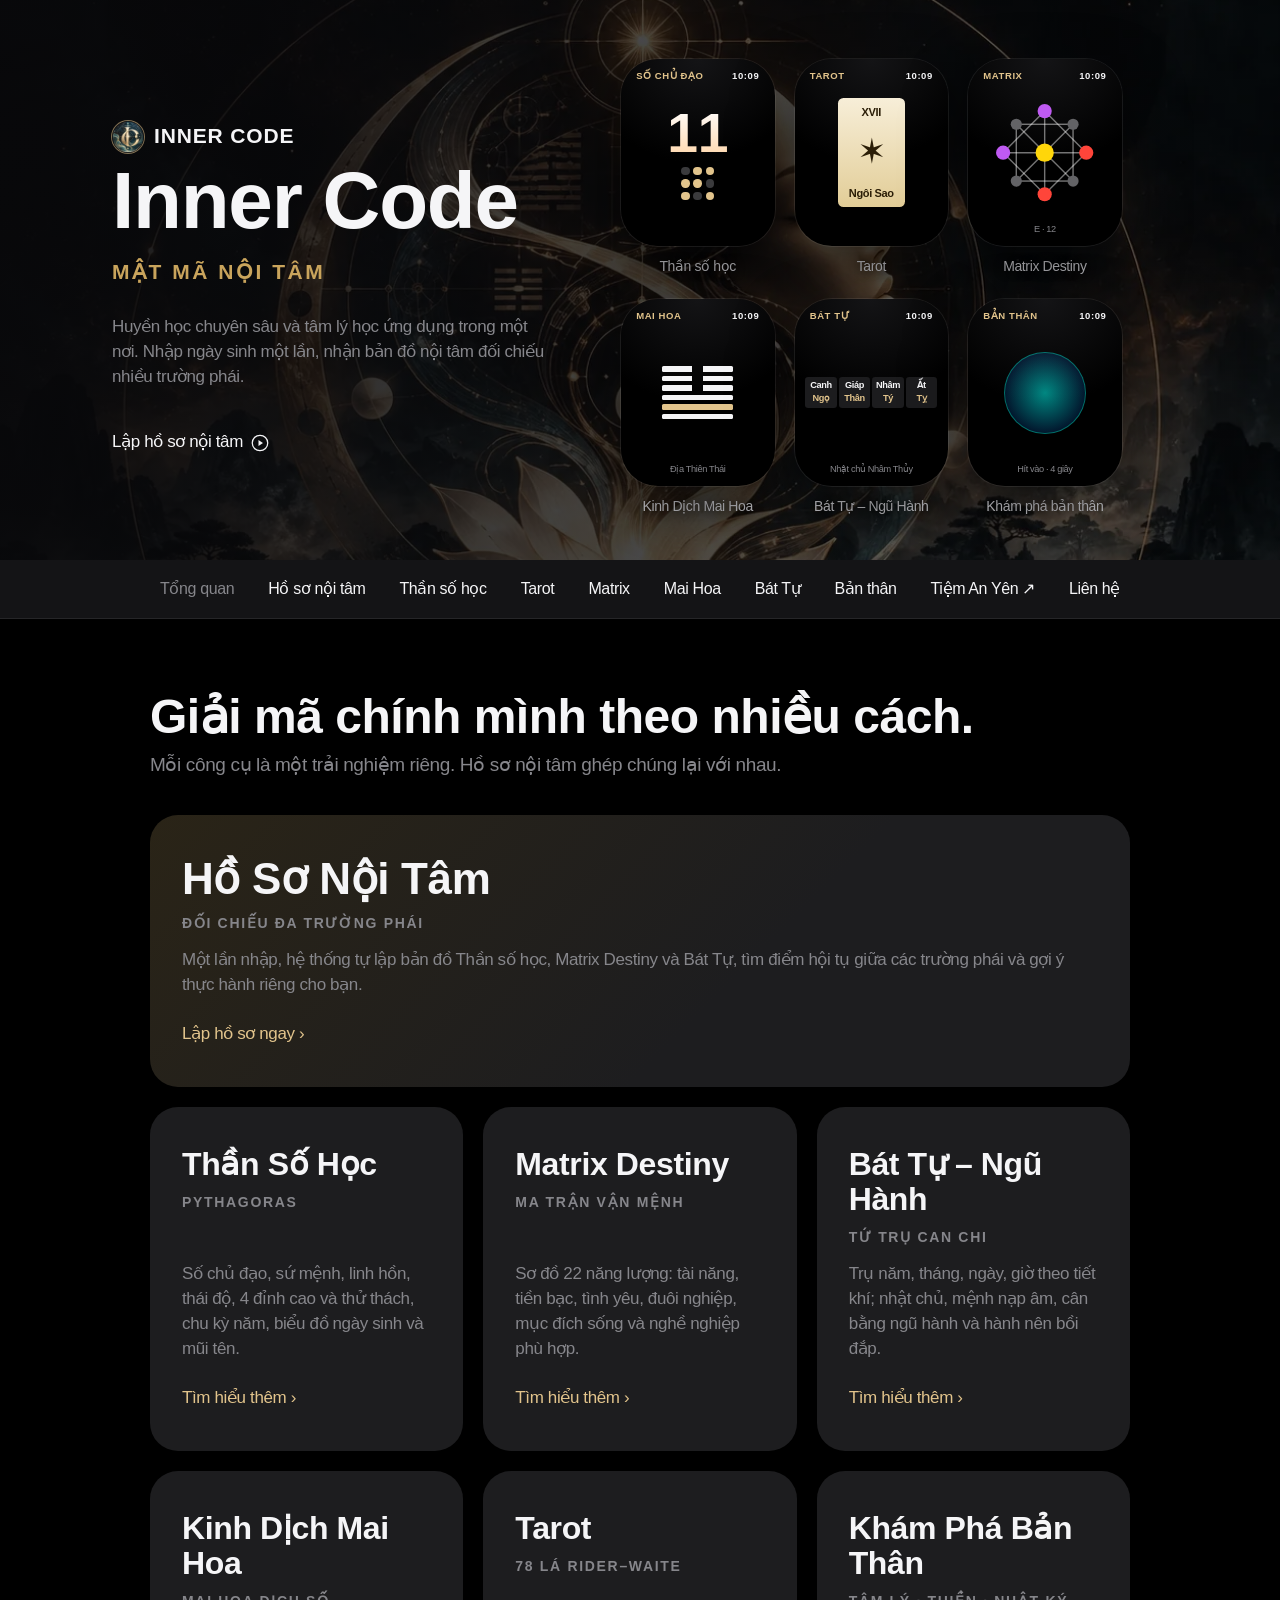
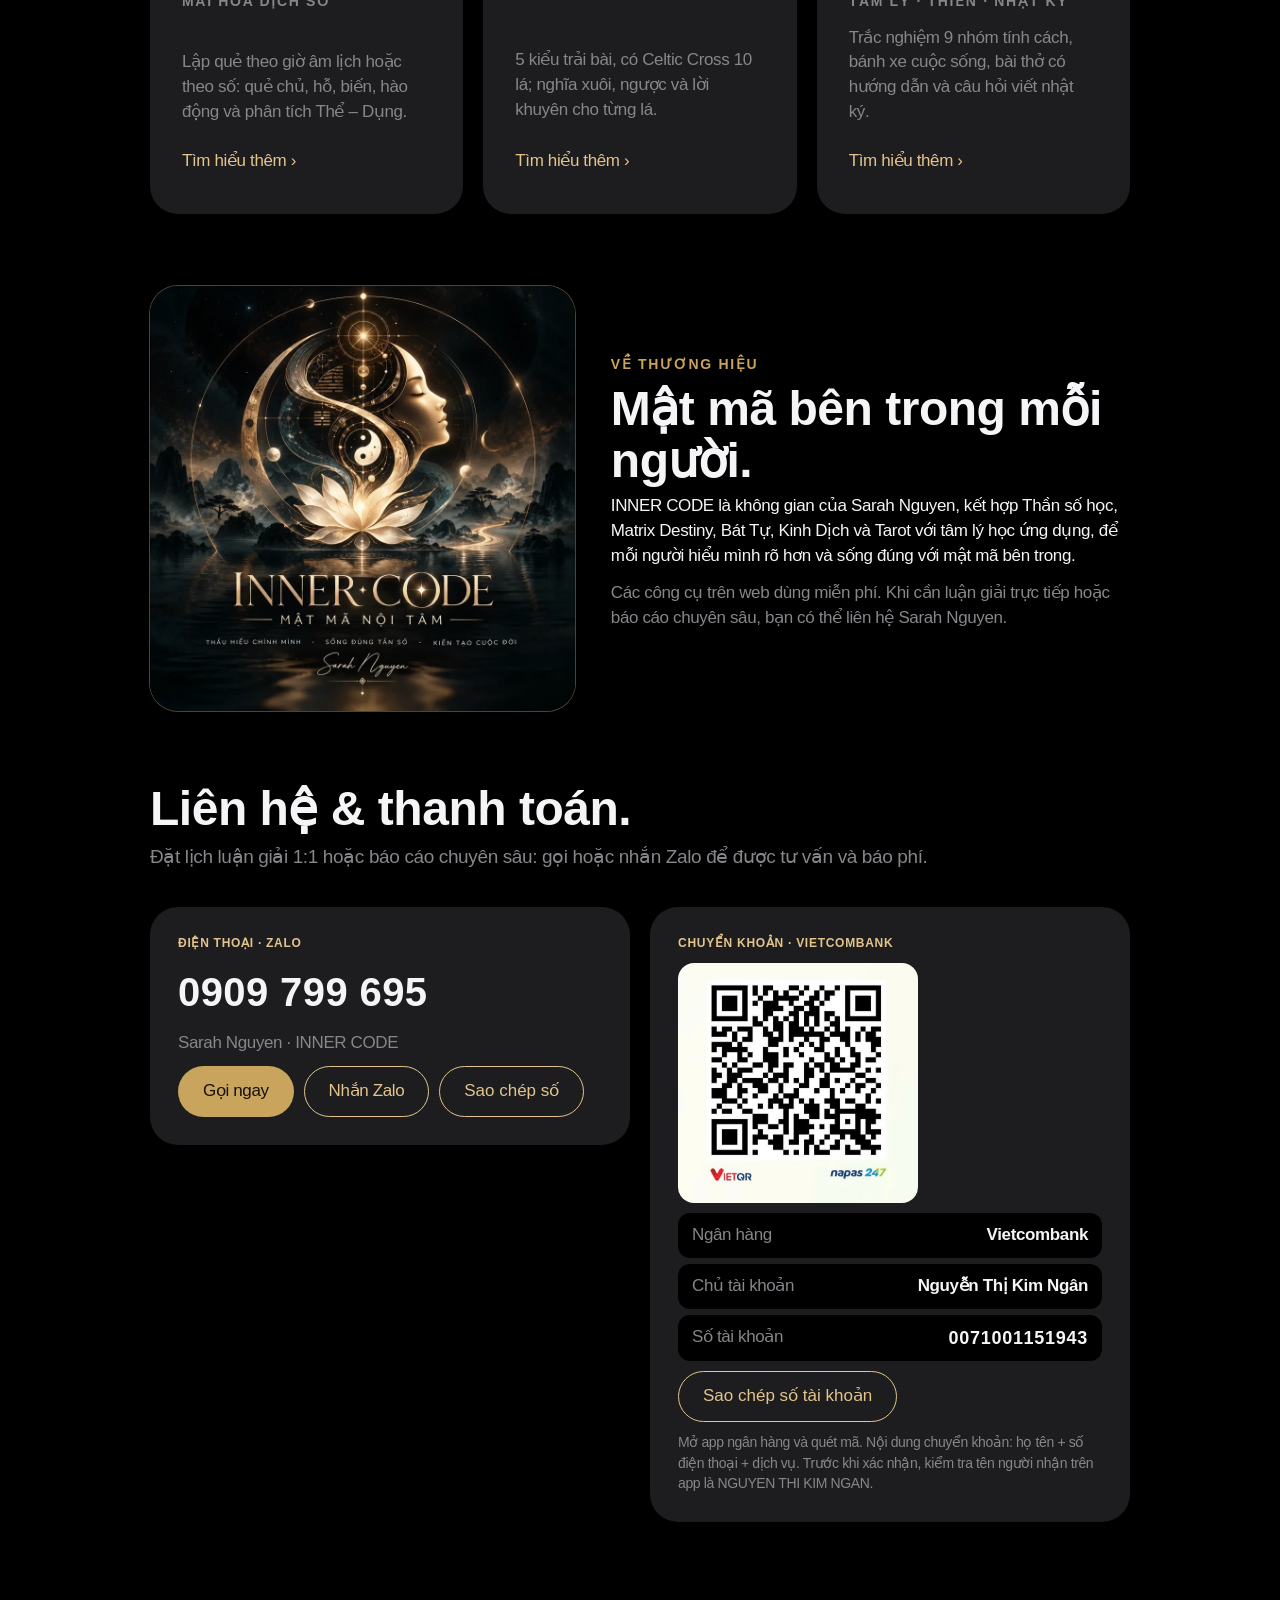
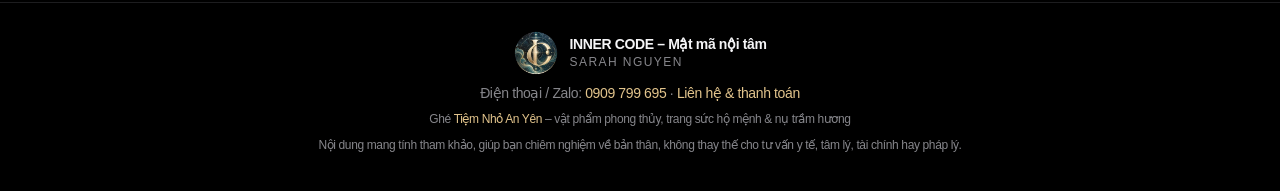
==== index.html @ 3e3a52e5 "innercode-giai-doan-1-v2: copy of minhle111509/innercode-giai-doan-1 (0ab1e85) linked with Tiem Nho " ====
<!doctype html>
<html lang="vi">
<head>
  <meta charset="utf-8">
  <meta name="viewport" content="width=device-width, initial-scale=1">
  <title>INNER CODE – Mật mã nội tâm</title>
  <meta name="description" content="Thần số học, Matrix Destiny, Bát Tự, Kinh Dịch, Tarot và công cụ khám phá bản thân bằng tiếng Việt.">
  <link rel="icon" type="image/png" sizes="32x32" href="assets/favicon-32.png">
  <link rel="icon" type="image/png" sizes="64x64" href="assets/favicon-64.png">
  <link rel="apple-touch-icon" href="assets/apple-touch-icon.png">
  <meta name="theme-color" content="#1d1d1f">
  <meta property="og:type" content="website">
  <meta property="og:site_name" content="INNER CODE – Mật mã nội tâm">
  <meta property="og:title" content="INNER CODE – Mật mã nội tâm">
  <meta property="og:description" content="Thần số học, Matrix Destiny, Bát Tự, Kinh Dịch, Tarot và công cụ khám phá bản thân bằng tiếng Việt.">
  <meta property="og:image" content="https://minhle111509.github.io/innercode/assets/og-image.jpg">
  <meta property="og:url" content="https://minhle111509.github.io/innercode/">
  <link rel="stylesheet" href="css/style.css">
</head>
<body>
  <header class="hero hero-art">
    <div class="hero-inner">
      <div class="hero-copy">
        <p class="eyebrow"><img class="brand-mark" src="assets/emblem-160.webp" alt="" width="32" height="32">INNER CODE</p>
        <h1>Inner Code</h1>
        <p class="tagline">Mật mã nội tâm</p>
        <p class="hero-desc">Huyền học chuyên sâu và tâm lý học ứng dụng trong một nơi. Nhập ngày sinh một lần, nhận bản đồ nội tâm đối chiếu nhiều trường phái.</p>
        <a class="cta" href="profile.html">Lập hồ sơ nội tâm <svg class="cta-icon" viewBox="0 0 20 20" aria-hidden="true"><circle cx="10" cy="10" r="8.6" fill="none" stroke="currentColor" stroke-width="1.4"/><path d="M8.3 6.6 13.3 10l-5 3.4z" fill="currentColor"/></svg></a>
      </div>
      <div class="faces six">
        <figure class="face-item"><a class="face" href="numerology.html" aria-label="Mở Thần số học"><span class="face-label">SỐ CHỦ ĐẠO</span><span class="face-time">10:09</span><span class="s-big">11</span><div class="s-grid" aria-hidden="true"><i></i><i class="on"></i><i class="on"></i><i class="on"></i><i class="on"></i><i></i><i class="on"></i><i></i><i class="on"></i></div></a><figcaption>Thần số học</figcaption></figure>
        <figure class="face-item"><a class="face" href="tarot.html" aria-label="Mở Tarot"><span class="face-label">TAROT</span><span class="face-time">10:09</span><div class="s-card" aria-hidden="true"><span>XVII</span><span class="s-star">✶</span><span>Ngôi Sao</span></div></a><figcaption>Tarot</figcaption></figure>
        <figure class="face-item"><a class="face" href="matrix.html" aria-label="Mở Matrix Destiny"><span class="face-label">MATRIX</span><span class="face-time">10:09</span><svg class="s-matrix" viewBox="0 0 100 100" aria-hidden="true"><g fill="none" stroke="rgba(255,255,255,.45)" stroke-width="1.4"><rect x="22" y="22" width="56" height="56"/><polygon points="50,9 91,50 50,91 9,50"/><path d="M9 50H91M50 9V91M22 22 78 78M78 22 22 78"/></g><circle cx="50" cy="9" r="7" fill="#bf5af2"/><circle cx="9" cy="50" r="7" fill="#bf5af2"/><circle cx="91" cy="50" r="7" fill="#ff453a"/><circle cx="50" cy="91" r="7" fill="#ff453a"/><g fill="#636366"><circle cx="22" cy="22" r="5.5"/><circle cx="78" cy="22" r="5.5"/><circle cx="78" cy="78" r="5.5"/><circle cx="22" cy="78" r="5.5"/></g><circle cx="50" cy="50" r="9" fill="#ffd60a"/></svg><span class="face-foot">E · 12</span></a><figcaption>Matrix Destiny</figcaption></figure>
        <figure class="face-item"><a class="face" href="meihua.html" aria-label="Mở Kinh Dịch Mai Hoa"><span class="face-label">MAI HOA</span><span class="face-time">10:09</span><div class="s-hex" aria-hidden="true"><i class="yin"></i><i class="yin"></i><i class="yin"></i><i></i><i class="moving"></i><i></i></div><span class="face-foot">Địa Thiên Thái</span></a><figcaption>Kinh Dịch Mai Hoa</figcaption></figure>
        <figure class="face-item"><a class="face" href="bazi.html" aria-label="Mở Bát Tự – Ngũ Hành"><span class="face-label">BÁT TỰ</span><span class="face-time">10:09</span><div class="s-pillars" aria-hidden="true"><span>Canh<i>Ngọ</i></span><span>Giáp<i>Thân</i></span><span>Nhâm<i>Tý</i></span><span>Ất<i>Tỵ</i></span></div><span class="face-foot">Nhật chủ Nhâm Thủy</span></a><figcaption>Bát Tự – Ngũ Hành</figcaption></figure>
        <figure class="face-item"><a class="face" href="self.html" aria-label="Mở Khám phá bản thân"><span class="face-label">BẢN THÂN</span><span class="face-time">10:09</span><div class="s-breath" aria-hidden="true"></div><span class="face-foot">Hít vào · 4 giây</span></a><figcaption>Khám phá bản thân</figcaption></figure>
      </div>
    </div>
  </header>

  <nav class="subnav" aria-label="Điều hướng">
    <div class="subnav-inner">
      <a href="index.html" aria-current="page">Tổng quan</a>
      <a href="profile.html">Hồ sơ nội tâm</a>
      <a href="numerology.html">Thần số học</a>
      <a href="tarot.html">Tarot</a>
      <a href="matrix.html">Matrix</a>
      <a href="meihua.html">Mai Hoa</a>
      <a href="bazi.html">Bát Tự</a>
      <a href="self.html">Bản thân</a>
      <a href="https://tiem-nho-an-yen.minhle111509.workers.dev/" target="_blank" rel="noopener">Tiệm An Yên ↗</a>
      <a href="index.html#lien-he">Liên hệ</a>
    </div>
  </nav>

  <main class="section" id="start">
    <div class="container">
      <h2 class="section-title">Giải mã chính mình theo nhiều cách.</h2>
      <p class="section-lead">Mỗi công cụ là một trải nghiệm riêng. Hồ sơ nội tâm ghép chúng lại với nhau.</p>
      <div class="tile-grid">
        <a class="tile featured" href="profile.html">
          <h3>Hồ Sơ Nội Tâm</h3>
          <p class="tagline">Đối chiếu đa trường phái</p>
          <p>Một lần nhập, hệ thống tự lập bản đồ Thần số học, Matrix Destiny và Bát Tự, tìm điểm hội tụ giữa các trường phái và gợi ý thực hành riêng cho bạn.</p>
          <span class="tile-link">Lập hồ sơ ngay ›</span>
        </a>
        <a class="tile" href="numerology.html">
          <h3>Thần Số Học</h3>
          <p class="tagline">Pythagoras</p>
          <p>Số chủ đạo, sứ mệnh, linh hồn, thái độ, 4 đỉnh cao và thử thách, chu kỳ năm, biểu đồ ngày sinh và mũi tên.</p>
          <span class="tile-link">Tìm hiểu thêm ›</span>
        </a>
        <a class="tile" href="matrix.html">
          <h3>Matrix Destiny</h3>
          <p class="tagline">Ma trận vận mệnh</p>
          <p>Sơ đồ 22 năng lượng: tài năng, tiền bạc, tình yêu, đuôi nghiệp, mục đích sống và nghề nghiệp phù hợp.</p>
          <span class="tile-link">Tìm hiểu thêm ›</span>
        </a>
        <a class="tile" href="bazi.html">
          <h3>Bát Tự – Ngũ Hành</h3>
          <p class="tagline">Tứ trụ Can Chi</p>
          <p>Trụ năm, tháng, ngày, giờ theo tiết khí; nhật chủ, mệnh nạp âm, cân bằng ngũ hành và hành nên bồi đắp.</p>
          <span class="tile-link">Tìm hiểu thêm ›</span>
        </a>
        <a class="tile" href="meihua.html">
          <h3>Kinh Dịch Mai Hoa</h3>
          <p class="tagline">Mai Hoa Dịch Số</p>
          <p>Lập quẻ theo giờ âm lịch hoặc theo số: quẻ chủ, hỗ, biến, hào động và phân tích Thể – Dụng.</p>
          <span class="tile-link">Tìm hiểu thêm ›</span>
        </a>
        <a class="tile" href="tarot.html">
          <h3>Tarot</h3>
          <p class="tagline">78 lá Rider–Waite</p>
          <p>5 kiểu trải bài, có Celtic Cross 10 lá; nghĩa xuôi, ngược và lời khuyên cho từng lá.</p>
          <span class="tile-link">Tìm hiểu thêm ›</span>
        </a>
        <a class="tile" href="self.html">
          <h3>Khám Phá Bản Thân</h3>
          <p class="tagline">Tâm lý · Thiền · Nhật ký</p>
          <p>Trắc nghiệm 9 nhóm tính cách, bánh xe cuộc sống, bài thở có hướng dẫn và câu hỏi viết nhật ký.</p>
          <span class="tile-link">Tìm hiểu thêm ›</span>
        </a>
      </div>
      <section class="about" aria-labelledby="ve-inner-code">
        <img class="about-logo" src="assets/poster-innercode.webp" alt="INNER CODE – Mật mã nội tâm. Thấu hiểu chính mình, sống đúng tần số, kiến tạo cuộc đời. Sarah Nguyen" width="900" height="900" loading="lazy">
        <div class="about-copy">
          <p class="tagline">Về thương hiệu</p>
          <h2 id="ve-inner-code" class="section-title">Mật mã bên trong mỗi người.</h2>
          <p>INNER CODE là không gian của Sarah Nguyen, kết hợp Thần số học, Matrix Destiny, Bát Tự, Kinh Dịch và Tarot với tâm lý học ứng dụng, để mỗi người hiểu mình rõ hơn và sống đúng với mật mã bên trong.</p>
          <p class="muted">Các công cụ trên web dùng miễn phí. Khi cần luận giải trực tiếp hoặc báo cáo chuyên sâu, bạn có thể liên hệ Sarah Nguyen.</p>
        </div>
      </section>

      <section id="lien-he" class="contact" aria-labelledby="contact-title">
        <h2 id="contact-title" class="section-title">Liên hệ &amp; thanh toán.</h2>
        <p class="section-lead">Đặt lịch luận giải 1:1 hoặc báo cáo chuyên sâu: gọi hoặc nhắn Zalo để được tư vấn và báo phí.</p>
        <div class="contact-grid">
          <article class="contact-card">
            <p class="core-label">Điện thoại · Zalo</p>
            <p class="contact-value">0909 799 695</p>
            <p class="muted">Sarah Nguyen · INNER CODE</p>
            <div class="row-actions">
              <a class="btn" href="tel:+84909799695">Gọi ngay</a>
              <a class="btn secondary" href="https://zalo.me/0909799695" target="_blank" rel="noopener">Nhắn Zalo</a>
              <button class="btn secondary" type="button" data-copy="0909799695">Sao chép số</button>
            </div>
            <p class="hint copy-status" aria-live="polite"></p>
          </article>
          <article class="contact-card">
            <p class="core-label">Chuyển khoản · Vietcombank</p>
            <img class="qr" src="assets/vietqr-vietcombank.jpg" alt="Mã VietQR tài khoản Vietcombank 0071001151943" width="701" height="701" loading="lazy">
            <dl class="bank">
              <div><dt>Ngân hàng</dt><dd>Vietcombank</dd></div>
              <div><dt>Chủ tài khoản</dt><dd>Nguyễn Thị Kim Ngân</dd></div>
              <div><dt>Số tài khoản</dt><dd class="account">0071001151943</dd></div>
            </dl>
            <div class="row-actions"><button class="btn secondary" type="button" data-copy="0071001151943">Sao chép số tài khoản</button></div>
            <p class="hint copy-status" aria-live="polite"></p>
            <p class="hint">Mở app ngân hàng và quét mã. Nội dung chuyển khoản: họ tên + số điện thoại + dịch vụ. Trước khi xác nhận, kiểm tra tên người nhận trên app là NGUYEN THI KIM NGAN.</p>
          </article>
        </div>
      </section>
    </div>
  </main>

  <footer class="site-footer">
    <div class="footer-brand"><img src="assets/emblem-160.webp" alt="" width="44" height="44"><div><strong>INNER CODE – Mật mã nội tâm</strong><span>Sarah Nguyen</span></div></div>
    <p class="footer-contact">Điện thoại / Zalo: <a href="tel:+84909799695">0909 799 695</a> · <a href="index.html#lien-he">Liên hệ &amp; thanh toán</a></p>
    <p class="footer-partner">Ghé <a href="https://tiem-nho-an-yen.minhle111509.workers.dev/" target="_blank" rel="noopener">Tiệm Nhỏ An Yên</a> – vật phẩm phong thủy, trang sức hộ mệnh &amp; nụ trầm hương</p>
    <p>Nội dung mang tính tham khảo, giúp bạn chiêm nghiệm về bản thân, không thay thế cho tư vấn y tế, tâm lý, tài chính hay pháp lý.</p>
  </footer>
  <script type="module" src="js/shared/contact.js"></script>
</body>
</html>
---- css/style.css ----
/* Product-page style: dark stage, big bold headline, red tagline, minimal chrome. */
:root {
  --bg: #000;
  --stage: #1d1d1f;
  --surface: #1d1d1f;
  --surface-2: #2c2c2e;
  --line: #424245;
  --text: #f5f5f7;
  --muted: #86868b;
  --accent: #e2c48c;
  --accent-deep: #c9a45c;
  --gold-rgb: 201, 164, 92;
  --link: #e2c48c;
  --button: #c9a45c;
  --button-hover: #d8b872;
  --button-text: #17120a;
  --warm-surface: #2a2417;
  --danger: #ff6961;
  --el-wood: #30d158;
  --el-fire: #ff453a;
  --el-earth: #d9a441;
  --el-metal: #d1d1d6;
  --el-water: #0a84ff;
  --font: -apple-system, BlinkMacSystemFont, "SF Pro Display", "SF Pro Text", "Helvetica Neue", "Segoe UI", Roboto, Arial, sans-serif;
  color-scheme: dark;
}

* { box-sizing: border-box; }
[hidden] { display: none !important; }

html { background: var(--bg); }
body {
  margin: 0;
  background: var(--bg);
  color: var(--text);
  font-family: var(--font);
  font-size: 17px;
  line-height: 1.47;
  letter-spacing: -0.022em;
  -webkit-font-smoothing: antialiased;
}
a { color: var(--link); text-decoration: none; }
a:hover { text-decoration: underline; }
:focus-visible { outline: 2px solid var(--link); outline-offset: 3px; }

/* ---------- Hero ---------- */
.hero { background: var(--stage); overflow: hidden; }
.hero-inner {
  max-width: 1100px;
  margin: 0 auto;
  padding: 56px 22px 40px;
  min-height: 560px;
  display: grid;
  grid-template-columns: minmax(0, 0.85fr) minmax(0, 1.15fr);
  align-items: center;
  gap: 24px;
}
.eyebrow {
  display: flex;
  align-items: center;
  gap: 10px;
  margin: 0 0 6px;
  font-size: 21px;
  font-weight: 600;
  letter-spacing: 0.04em;
}
.brand-mark { width: 32px; height: 32px; border-radius: 50%; box-shadow: 0 0 0 1px rgba(226, 196, 140, 0.55); }
.hero h1 {
  margin: 0;
  font-size: clamp(44px, 6.6vw, 80px);
  line-height: 1.05;
  font-weight: 600;
  letter-spacing: -0.015em;
}
.tagline {
  margin: 14px 0 0;
  color: var(--accent-deep);
  font-size: clamp(17px, 2vw, 21px);
  font-weight: 600;
  letter-spacing: 0.12em;
  text-transform: uppercase;
}
.hero-desc { margin: 28px 0 0; color: var(--muted); max-width: 26em; }
.cta {
  display: inline-flex;
  align-items: center;
  gap: 8px;
  margin-top: 40px;
  color: var(--text);
  font-size: 17px;
}
.cta:hover { text-decoration: underline; }
.cta-icon { width: 18px; height: 18px; flex: none; }

/* Home hero: illustration behind the copy, darkened on the text side for contrast. */
.hero-art {
  background:
    linear-gradient(90deg, rgba(8, 8, 10, 0.95) 0%, rgba(8, 8, 10, 0.78) 40%, rgba(8, 8, 10, 0.5) 100%),
    url("../assets/hero-art.webp") 62% 38% / cover no-repeat,
    var(--stage);
}

.hero-art .face-item figcaption { color: #d1d1d6; text-shadow: 0 1px 10px rgba(0, 0, 0, 0.9); }

/* ---------- Watch faces (each feature is a face) ---------- */
.faces {
  --w: clamp(132px, 15vw, 186px);
  display: grid;
  grid-template-columns: repeat(2, var(--w));
  gap: 28px 26px;
  justify-content: center;
}
.faces.six { --w: clamp(120px, 12vw, 160px); grid-template-columns: repeat(3, var(--w)); gap: 22px 20px; }
.faces.single { --w: clamp(200px, 24vw, 270px); grid-template-columns: var(--w); }
.face-item { margin: 0; display: grid; justify-items: center; gap: 10px; }
.face-item figcaption { font-size: 14px; color: var(--muted); }
.face {
  position: relative;
  width: var(--w);
  max-width: 100%;
  aspect-ratio: 0.82;
  border-radius: calc(var(--w) * 0.24);
  background: radial-gradient(120% 90% at 50% 0%, #141416, #000 62%);
  box-shadow: 0 0 0 1px rgba(255, 255, 255, 0.08), 0 24px 60px rgba(0, 0, 0, 0.55);
  display: flex;
  flex-direction: column;
  align-items: center;
  justify-content: center;
  gap: 0.4em;
  font-size: calc(var(--w) / 10);
  color: var(--text);
  text-align: center;
  transition: transform 0.35s ease, box-shadow 0.35s ease;
}
a.face:hover {
  text-decoration: none;
  transform: translateY(-6px);
  box-shadow: 0 0 0 1px rgba(var(--gold-rgb), 0.55), 0 30px 70px rgba(0, 0, 0, 0.6);
}
.face-label, .face-time { position: absolute; top: 1.05em; font-size: 0.62em; font-weight: 600; letter-spacing: 0.06em; }
.face-label { left: 1.6em; color: var(--accent); }
.face-time { right: 1.6em; color: var(--text); font-variant-numeric: tabular-nums; }
.face-foot { position: absolute; bottom: 1.05em; left: 0; right: 0; font-size: 0.6em; color: var(--muted); }

.s-big {
  font-size: 3.6em;
  font-weight: 700;
  line-height: 1;
  background: linear-gradient(180deg, #fff, #ffd5a8);
  -webkit-background-clip: text;
  background-clip: text;
  color: transparent;
}
.s-grid { display: grid; grid-template-columns: repeat(3, 0.55em); gap: 0.25em; }
.s-grid i { height: 0.55em; border-radius: 50%; background: #3a3a3c; }
.s-grid i.on { background: var(--accent); }
.s-card {
  width: 44%;
  height: 58%;
  border-radius: 0.5em;
  background: linear-gradient(180deg, #f7eed8, #e2cd97);
  color: #2b1e07;
  display: flex;
  flex-direction: column;
  align-items: center;
  justify-content: space-between;
  padding: 0.5em 0.2em;
  font-weight: 700;
  font-size: 0.72em;
}
.s-card .s-star { font-size: 2.4em; line-height: 1; }
.s-matrix { width: 66%; height: auto; }
.s-hex { display: grid; gap: 0.26em; width: 46%; }
.s-hex i { height: 0.36em; border-radius: 0.1em; background: var(--text); }
.s-hex i.yin { background: linear-gradient(90deg, var(--text) 0 42%, transparent 42% 58%, var(--text) 58%); }
.s-hex i.moving { background: var(--accent); }

/* ---------- Local nav (sticky) ---------- */
.subnav {
  position: sticky;
  top: 0;
  z-index: 20;
  background: rgba(29, 29, 31, 0.72);
  -webkit-backdrop-filter: saturate(180%) blur(20px);
  backdrop-filter: saturate(180%) blur(20px);
  border-bottom: 1px solid rgba(255, 255, 255, 0.08);
}
.subnav-inner {
  max-width: 1100px;
  margin: 0 auto;
  padding: 0 16px;
  height: 58px;
  display: flex;
  align-items: center;
  justify-content: flex-start;
  gap: clamp(14px, 4vw, 34px);
  overflow-x: auto;
  scrollbar-width: none;
}
.subnav a { color: var(--text); font-size: 16px; white-space: nowrap; }
/* Centre the links when they fit, but keep the first one reachable when the row scrolls. */
.subnav a:first-child { margin-left: auto; }
.subnav a:last-child { margin-right: auto; }
.subnav a[aria-current="page"] { color: var(--muted); pointer-events: none; }

/* ---------- Content ---------- */
.section { padding: 72px 16px 80px; }
.container { max-width: 980px; margin: 0 auto; }
.section-title {
  margin: 0 0 8px;
  font-size: clamp(32px, 5vw, 48px);
  line-height: 1.08;
  font-weight: 600;
  letter-spacing: -0.01em;
}
.section-lead { margin: 0 0 36px; color: var(--muted); font-size: 19px; }
.muted { color: var(--muted); font-weight: 400; }

.tile-grid { display: grid; grid-template-columns: repeat(auto-fit, minmax(260px, 1fr)); gap: 20px; }
.tile.featured { grid-column: 1 / -1; background: linear-gradient(135deg, var(--warm-surface), var(--surface) 60%); }
.tile.featured h3 { font-size: clamp(32px, 5vw, 44px); }
.s-breath { width: 52%; aspect-ratio: 1; border-radius: 50%; background: radial-gradient(circle, rgba(0, 245, 234, 0.55), rgba(10, 132, 255, 0.18) 70%); box-shadow: 0 0 0 1px rgba(0, 245, 234, 0.45); }
.tile {
  display: flex;
  flex-direction: column;
  gap: 6px;
  padding: 40px 32px;
  border-radius: 28px;
  background: var(--surface);
  color: var(--text);
  transition: transform 0.3s ease;
}
.tile:hover { text-decoration: none; transform: scale(1.015); }
.tile h3 { margin: 0; font-size: 32px; font-weight: 600; line-height: 1.1; }
.tile .tagline { margin: 4px 0 8px; font-size: 14px; }
.tile p { margin: 0; color: var(--muted); flex: 1; }
.tile-link { margin-top: 18px; color: var(--link); }

.panel {
  display: grid;
  gap: 8px;
  padding: 32px;
  border-radius: 28px;
  background: var(--surface);
}
label { font-weight: 600; font-size: 15px; margin-top: 8px; }
label.checkbox { display: flex; align-items: center; gap: 10px; font-weight: 400; }
input[type="text"], input[type="date"], select {
  width: 100%;
  min-height: 48px;
  padding: 10px 14px;
  border-radius: 12px;
  border: 1px solid var(--line);
  background: #000;
  color: var(--text);
  font: inherit;
}
input[type="text"]:focus, input[type="date"]:focus, select:focus {
  outline: none;
  border-color: var(--button);
  box-shadow: 0 0 0 3px rgba(var(--gold-rgb), 0.4);
}
input[type="checkbox"] { width: 18px; height: 18px; accent-color: var(--button); }

.btn {
  justify-self: start;
  margin-top: 14px;
  padding: 12px 24px;
  border: 1px solid transparent;
  border-radius: 980px;
  background: var(--button);
  color: var(--button-text);
  font-weight: 600;
  font: inherit;
  cursor: pointer;
}
.btn:hover { background: var(--button-hover); }
.btn.secondary { background: transparent; border-color: var(--link); color: var(--link); }
.btn.secondary:hover { background: rgba(var(--gold-rgb), 0.14); }

/* ---------- Results ---------- */
.results { margin-top: 40px; display: grid; gap: 16px; scroll-margin-top: 72px; }
.results h2 { margin: 0; font-size: 32px; font-weight: 600; }
.results > .muted { margin: 0; }
.error { color: var(--danger); font-weight: 600; }

.reading-card {
  display: flex;
  gap: 20px;
  padding: 24px;
  border-radius: 22px;
  background: var(--surface);
}
.reading-card.column { flex-direction: column; gap: 10px; }
.reading-card.column > .btn { align-self: flex-start; }
.reading-card.highlight { box-shadow: inset 0 0 0 1px rgba(var(--gold-rgb), 0.55); }
.reading-card h3 { margin: 0 0 4px; font-size: 21px; font-weight: 600; }
.reading-card p { margin: 4px 0; }
.keywords { color: var(--accent); font-weight: 600; }
.number-badge {
  flex: 0 0 68px;
  height: 68px;
  display: grid;
  place-items: center;
  border-radius: 50%;
  font-size: 26px;
  font-weight: 700;
  background: radial-gradient(circle, #000 0 60%, transparent 61%), var(--accent);
}
.reading-card.highlight .number-badge {
  background: radial-gradient(circle, #000 0 60%, transparent 61%), conic-gradient(#f3dca6, #a8843f, #f3dca6, #a8843f, #f3dca6);
}

.birth-grid { display: grid; grid-template-columns: repeat(3, 72px); gap: 6px; }
.birth-grid .cell {
  height: 56px;
  display: grid;
  place-items: center;
  border: 1px solid var(--line);
  border-radius: 12px;
  font-weight: 700;
  word-break: break-all;
}
.birth-grid .cell.empty { color: var(--muted); opacity: 0.5; }

/* ---------- Tarot ---------- */
.question { margin: 0; }
.tarot-spread { display: flex; flex-wrap: wrap; justify-content: center; gap: 24px; }
.tarot-slot { width: 180px; display: flex; flex-direction: column; align-items: center; gap: 8px; text-align: center; }
.position { margin: 0; font-weight: 600; color: var(--accent); letter-spacing: 0.06em; text-transform: uppercase; font-size: 14px; }
.tarot-card {
  width: 150px;
  height: 240px;
  padding: 0;
  border: none;
  background: none;
  perspective: 900px;
  cursor: pointer;
  animation: deal 0.4s ease-out both;
}
.tarot-card.flipped { cursor: default; }
.tarot-inner { position: relative; width: 100%; height: 100%; transition: transform 0.7s; transform-style: preserve-3d; }
.tarot-card.flipped .tarot-inner { transform: rotateY(180deg); }
.tarot-face, .tarot-face-wrap { position: absolute; inset: 0; border-radius: 14px; backface-visibility: hidden; }
.tarot-back {
  display: grid;
  place-items: center;
  font-size: 3rem;
  color: var(--accent-deep);
  border: 1px solid var(--line);
  background: radial-gradient(circle at 50% 50%, #2c2c2e, #1d1d1f 70%);
}
.tarot-face-wrap { transform: rotateY(180deg); }
.tarot-face-wrap.reversed .tarot-front { transform: rotate(180deg); }
.tarot-front {
  display: flex;
  flex-direction: column;
  align-items: center;
  justify-content: space-between;
  padding: 14px 8px;
  background: linear-gradient(180deg, #f7eed8, #e9d7a8);
  color: #2b1e07;
}
.tarot-label { font-weight: 800; font-size: 1.1rem; }
.tarot-symbol { font-size: 3rem; }
.tarot-name { font-weight: 700; font-size: 0.95rem; }
.tarot-detail h3 { margin: 0; font-size: 17px; }
.tarot-detail p { margin: 2px 0; font-size: 15px; }
#flip-all { justify-self: center; }

@keyframes deal { from { opacity: 0; transform: translateY(20px); } to { opacity: 1; transform: none; } }

/* ---------- Matrix Destiny ---------- */
.matrix-figure { margin: 0; padding: 24px; border-radius: 22px; background: var(--surface); }
.matrix-chart { display: block; width: 100%; max-width: 460px; height: auto; margin: 0 auto; }
.chart-lines { fill: none; stroke: rgba(255, 255, 255, 0.28); stroke-width: 1.5; }
.chart-point circle { fill: var(--pt); stroke: var(--surface); stroke-width: 2; }
.chart-point text { fill: var(--pt-text, #fff); font-weight: 700; text-anchor: middle; dominant-baseline: central; font-family: var(--font); }
.chart-labels text { fill: #30d158; font-size: 15px; font-weight: 700; text-anchor: middle; dominant-baseline: central; }
.pt-core { --pt: #ffd60a; --pt-text: #000; }
.pt-spirit { --pt: #bf5af2; }
.pt-matter { --pt: #ff453a; }
.pt-ancestor { --pt: #636366; }
.pt-inner { --pt: #2c2c2e; }
.pt-channel { --pt: #30d158; --pt-text: #000; }
.chart-legend {
  display: flex;
  flex-wrap: wrap;
  justify-content: center;
  align-items: center;
  gap: 6px 14px;
  margin-top: 16px;
  color: var(--muted);
  font-size: 13px;
}
.chart-legend .dot { width: 10px; height: 10px; border-radius: 50%; background: var(--pt); margin-right: -8px; }
.trio { font-size: 24px; font-weight: 600; letter-spacing: 0.04em; }
.purpose-grid { display: grid; grid-template-columns: repeat(auto-fit, minmax(190px, 1fr)); gap: 12px; }
.purpose-grid.years { grid-template-columns: repeat(auto-fit, minmax(min(130px, 100%), 1fr)); }
.purpose { display: flex; flex-direction: column; gap: 4px; padding: 18px; border-radius: 16px; background: #000; font-size: 15px; }
.purpose-number { font-size: 40px; font-weight: 600; line-height: 1; color: var(--accent); }
.purpose-name { font-weight: 600; }

/* ---------- Mai Hoa ---------- */
fieldset { border: 0; margin: 0; padding: 0; display: grid; gap: 8px; min-width: 0; }
legend { font-weight: 600; font-size: 15px; padding: 0; margin-top: 8px; }
.segmented { display: inline-flex; gap: 4px; padding: 4px; border-radius: 12px; background: #000; justify-self: start; }
.segmented label { margin: 0; padding: 8px 16px; border-radius: 9px; font-weight: 500; cursor: pointer; }
.segmented input { position: absolute; opacity: 0; pointer-events: none; }
.segmented label:has(input:checked) { background: var(--surface-2); }
.segmented label:has(input:focus-visible) { outline: 2px solid var(--link); }
.field-row { display: grid; grid-template-columns: repeat(auto-fit, minmax(180px, 1fr)); gap: 12px; }
.field-row > div { display: grid; gap: 8px; min-width: 0; }
input[type="number"], input[type="datetime-local"], input[type="time"] {
  width: 100%;
  min-height: 48px;
  padding: 10px 14px;
  border-radius: 12px;
  border: 1px solid var(--line);
  background: #000;
  color: var(--text);
  font: inherit;
}
input[type="number"]:focus, input[type="datetime-local"]:focus, input[type="time"]:focus {
  outline: none;
  border-color: var(--button);
  box-shadow: 0 0 0 3px rgba(var(--gold-rgb), 0.4);
}
.inline-row { display: flex; gap: 10px; align-items: center; flex-wrap: wrap; }
.inline-row input { flex: 1 1 220px; }
.inline-row .btn { margin-top: 0; }
.hint { margin: 0; font-size: 14px; color: var(--muted); }

.hex-row { display: grid; grid-template-columns: repeat(auto-fit, minmax(220px, 1fr)); gap: 16px; }
.hex-card { display: grid; gap: 6px; align-content: start; padding: 24px; border-radius: 22px; background: var(--surface); text-align: center; }
.hex-card h3 { margin: 6px 0 0; font-size: 21px; font-weight: 600; }
.hex-card p { margin: 0; }
.hex { display: grid; gap: 9px; width: 120px; margin: 8px auto 4px; }
.hex-line { height: 14px; border-radius: 3px; background: var(--text); }
.hex-line.yin { background: linear-gradient(90deg, var(--text) 0 42%, transparent 42% 58%, var(--text) 58%); }
.hex-line.moving.yang { background: var(--accent); }
.hex-line.moving.yin { background: linear-gradient(90deg, var(--accent) 0 42%, transparent 42% 58%, var(--accent) 58%); }
.trigram-row { display: grid; grid-template-columns: repeat(auto-fit, minmax(190px, 1fr)); gap: 10px; }
.trigram-chip { display: flex; gap: 12px; align-items: center; padding: 14px; border-radius: 14px; background: #000; font-size: 15px; }
.trigram-symbol { font-size: 34px; line-height: 1; }
.verdict { display: inline-block; padding: 2px 10px; border-radius: 980px; font-size: 13px; font-weight: 700; }
.verdict.good { background: rgba(48, 209, 88, 0.16); color: #30d158; }
.verdict.bad { background: rgba(255, 105, 97, 0.16); color: var(--danger); }


/* ---------- Face extras ---------- */
.s-pillars { display: grid; grid-template-columns: repeat(4, minmax(0, 1fr)); gap: 0.2em; width: 86%; font-weight: 700; font-size: 0.6em; line-height: 1.3; }
.s-pillars span { display: grid; gap: 0.1em; padding: 0.35em 0; border-radius: 0.35em; background: #1c1c1e; }
.s-pillars i { font-style: normal; color: var(--accent); }
.s-rings { position: relative; width: 56%; aspect-ratio: 1; }
.s-rings i { position: absolute; inset: 0; border-radius: 50%; border: 0.32em solid var(--ring); }
.s-rings i:nth-child(1) { --ring: #c9a45c; }
.s-rings i:nth-child(2) { --ring: #6fa3a0; inset: 0.55em; }
.s-rings i:nth-child(3) { --ring: #f3e9d2; inset: 1.1em; }

/* ---------- Shared result pieces ---------- */
.number-badge.small { font-size: 17px; }
.advice { color: var(--text); }
.purpose.current { box-shadow: inset 0 0 0 1px rgba(var(--gold-rgb), 0.6); }
.tag-now { justify-self: start; align-self: flex-start; padding: 2px 10px; border-radius: 980px; background: rgba(var(--gold-rgb), 0.16); color: var(--accent); font-size: 12px; font-weight: 700; }
.arrow-list, .tip-list { margin: 4px 0 0; padding: 0; list-style: none; display: grid; gap: 8px; }
.tip-list { padding-left: 18px; list-style: disc; }
.bars { display: grid; gap: 10px; }
.bar-row { display: grid; grid-template-columns: minmax(84px, 9em) 1fr 3.5em; gap: 12px; align-items: center; font-size: 15px; }
.bar-label { min-width: 0; }
.bar-track { height: 10px; border-radius: 980px; background: #000; overflow: hidden; }
.bar-fill { display: block; height: 100%; border-radius: inherit; background: var(--muted); }
.bar-fill.main { background: var(--accent); }
.bar-value { text-align: right; font-variant-numeric: tabular-nums; color: var(--muted); }

/* ---------- Bát Tự ---------- */
.pillars { display: grid; grid-template-columns: repeat(4, minmax(0, 1fr)); gap: 10px; }
.pillar { display: grid; gap: 4px; padding: 18px 10px; border-radius: 18px; background: var(--surface); text-align: center; }
.pillar p { margin: 0; font-size: 14px; }
.pillar-char { font-size: 26px !important; font-weight: 600; }
.el-tag { display: inline-block; padding: 1px 8px; border-radius: 980px; font-size: 12px; font-weight: 700; color: #000; background: var(--el); }
.el-0, .el-bg-0 { --el: var(--el-wood); }
.el-1, .el-bg-1 { --el: var(--el-fire); }
.el-2, .el-bg-2 { --el: var(--el-earth); }
.el-3, .el-bg-3 { --el: var(--el-metal); }
.el-4, .el-bg-4 { --el: var(--el-water); }
.bar-fill[class*="el-bg-"] { background: var(--el); }

.pillar-god { font-size: 12px !important; font-weight: 600; color: var(--accent); min-height: 1.4em; }
.hidden-stems { display: grid; gap: 2px; margin-top: 6px; padding-top: 8px; border-top: 1px solid var(--line); font-size: 12px; color: var(--muted); }
.verdict.neutral { background: rgba(255, 255, 255, 0.1); color: var(--text); }
.luck-grid { display: grid; grid-template-columns: repeat(4, minmax(0, 1fr)); gap: 10px; }
.luck { display: grid; gap: 4px; align-content: start; padding: 14px; border-radius: 14px; background: #000; font-size: 14px; }
.luck.current { box-shadow: inset 0 0 0 1px rgba(var(--gold-rgb), 0.6); }
.luck-age { font-weight: 600; }
.luck-name { font-size: 20px; }
.luck .verdict, .purpose .verdict { justify-self: start; }

.table-wrap { overflow-x: auto; max-width: 100%; }
.results > *, .reading-card > div, .reading-card.column > * { min-width: 0; }
.data-table { width: 100%; min-width: 560px; border-collapse: collapse; font-size: 14px; }
.data-table th { text-align: left; padding: 8px 10px; color: var(--accent); font-size: 12px; font-weight: 600; text-transform: uppercase; letter-spacing: 0.06em; border-bottom: 1px solid var(--line); }
.data-table td { padding: 10px; border-bottom: 1px solid rgba(255, 255, 255, 0.06); vertical-align: top; font-variant-numeric: tabular-nums; }
.data-table td strong { font-size: 16px; }
.total-row td { border-bottom: 0; font-weight: 600; }
.now-card { display: grid; gap: 4px; padding: 18px; border-radius: 16px; background: #000; box-shadow: inset 0 0 0 1px rgba(var(--gold-rgb), 0.5); }
.decades { display: grid; gap: 10px; }
.decade { display: grid; grid-template-columns: 7.5em 1fr; gap: 10px; align-items: center; }
.decade-label { font-size: 13px; color: var(--muted); font-variant-numeric: tabular-nums; }
.decade-chips { display: grid; grid-template-columns: repeat(8, minmax(0, 1fr)); gap: 4px; }
.age-chip { display: grid; justify-items: center; gap: 1px; padding: 6px 0; border-radius: 8px; background: #000; font-variant-numeric: tabular-nums; }
.age-chip small { font-size: 10px; color: var(--muted); }
.age-chip strong { font-size: 15px; }
.age-chip.anchor { background: #1c1c1e; }
.age-chip.current { background: var(--accent); }
.age-chip.current small { color: #000; }
.steps { margin: 0; padding-left: 20px; display: grid; gap: 8px; }

.lines-detail { text-align: left; margin-top: 6px; font-size: 14px; }
.lines-detail summary { cursor: pointer; color: var(--link); }
.lines-detail ol { margin: 8px 0 0; padding-left: 0; list-style: none; display: grid; gap: 6px; }
.lines-detail li { padding: 8px 10px; border-radius: 10px; background: #000; }
.lines-detail li.moving-text { box-shadow: inset 0 0 0 1px rgba(var(--gold-rgb), 0.6); }
.line-quote { margin: 0; padding: 14px 16px; border-radius: 14px; background: #000; border-left: 3px solid var(--accent); }

/* ---------- Khám phá bản thân ---------- */
.tool { display: grid; gap: 16px; padding: 32px; border-radius: 28px; background: var(--surface); scroll-margin-top: 72px; }
.tool { margin-top: 24px; }
.local-nav + .tool { margin-top: 0; }
.tool h2 { margin: 0; font-size: clamp(26px, 4vw, 34px); font-weight: 600; }
.tool > p { margin: 0; color: var(--muted); }
.quiz-list { display: grid; gap: 10px; }
.quiz-item { padding: 14px 16px; border-radius: 14px; background: #000; }
.quiz-item legend { float: left; width: 100%; margin: 0 0 10px; font-weight: 500; font-size: 16px; }
.scale { display: flex; gap: 8px; flex-wrap: wrap; clear: both; }
.scale label { margin: 0; cursor: pointer; }
.scale input { position: absolute; opacity: 0; pointer-events: none; }
.scale span { display: grid; place-items: center; width: 40px; height: 40px; border-radius: 50%; border: 1px solid var(--line); font-weight: 600; }
.scale label:has(input:checked) span { background: var(--button); border-color: var(--button); color: var(--button-text); }
.scale label:has(input:focus-visible) span { outline: 2px solid var(--link); outline-offset: 2px; }
.scale-legend { display: flex; justify-content: space-between; gap: 12px; font-size: 13px; color: var(--muted); }
.sticky-progress { position: sticky; bottom: 12px; justify-self: center; padding: 8px 16px; border-radius: 980px; background: rgba(44, 44, 46, 0.92); font-size: 14px; }
.wheel-layout { display: grid; grid-template-columns: minmax(0, 1fr) minmax(0, 1.1fr); gap: 24px; align-items: center; }
.slider-row { display: grid; grid-template-columns: 10em 1fr 2em; gap: 12px; align-items: center; }
.slider-row label { margin: 0; font-weight: 500; }
.slider-row input { accent-color: var(--accent); width: 100%; }
.slider-row output { text-align: right; font-variant-numeric: tabular-nums; }
.radar { width: 100%; height: auto; display: block; }
.radar-ring { fill: none; stroke: rgba(255, 255, 255, 0.12); }
.radar-axis { stroke: rgba(255, 255, 255, 0.12); }
.radar-shape { fill: rgba(var(--gold-rgb), 0.28); stroke: var(--accent); stroke-width: 2; }
.radar-label { fill: var(--muted); font-size: 12px; font-family: var(--font); dominant-baseline: central; }
.breath-stage { display: grid; place-items: center; gap: 12px; padding: 24px 0; }
.breath-circle {
  width: 200px; height: 200px; border-radius: 50%;
  display: grid; place-items: center; text-align: center;
  background: radial-gradient(circle, rgba(0, 245, 234, 0.35), rgba(10, 132, 255, 0.15) 70%);
  box-shadow: 0 0 0 1px rgba(0, 245, 234, 0.4);
  transform: scale(0.6);
  transition-property: transform;
  transition-timing-function: ease-in-out;
}
.breath-circle[data-phase="in"], .breath-circle[data-phase="hold"] { transform: scale(1); }
.breath-label { font-size: 22px; font-weight: 600; }
.breath-count { color: var(--muted); font-variant-numeric: tabular-nums; min-height: 1.5em; }
.journal-prompt { margin: 0; padding: 18px; border-radius: 14px; background: #000; font-size: 19px; }
textarea {
  width: 100%; min-height: 180px; padding: 14px; border-radius: 12px; border: 1px solid var(--line);
  background: #000; color: var(--text); font: inherit; resize: vertical;
}
textarea:focus { outline: none; border-color: var(--button); box-shadow: 0 0 0 3px rgba(var(--gold-rgb), 0.4); }
.row-actions { display: flex; gap: 10px; flex-wrap: wrap; align-items: center; }
.row-actions .btn { margin-top: 0; }
.local-nav { display: flex; gap: 10px; flex-wrap: wrap; margin-bottom: 28px; }
.local-nav a { padding: 8px 16px; border-radius: 980px; background: var(--surface); color: var(--text); font-size: 15px; }

/* ---------- Hồ sơ nội tâm ---------- */
.core-strip { display: grid; grid-template-columns: repeat(auto-fit, minmax(150px, 1fr)); gap: 12px; }
.core-tile { display: grid; gap: 4px; padding: 18px; border-radius: 18px; background: var(--surface); color: var(--text); }
.core-tile:hover { text-decoration: none; box-shadow: inset 0 0 0 1px var(--line); }
.core-label { font-size: 12px; font-weight: 600; letter-spacing: 0.06em; text-transform: uppercase; color: var(--accent); }
.core-value { font-size: 32px; font-weight: 600; line-height: 1.1; }
.core-caption { font-size: 14px; color: var(--muted); }
.theme-list { display: grid; gap: 14px; }
.chips { display: flex; flex-wrap: wrap; gap: 6px; margin: 6px 0 0 !important; }
.chip { padding: 2px 10px; border-radius: 980px; background: #000; color: var(--muted); font-size: 13px; }
.compare { display: grid; gap: 10px; }
.compare h3 { margin: 8px 0; font-size: 21px; font-weight: 600; }
.compare-head, .compare-row { display: grid; grid-template-columns: 9em repeat(3, minmax(0, 1fr)); gap: 12px; }
.compare-head { padding: 0 18px; font-size: 13px; font-weight: 600; color: var(--accent); text-transform: uppercase; letter-spacing: 0.06em; }
.compare-row { padding: 18px; border-radius: 18px; background: var(--surface); font-size: 15px; }
.compare-row h4 { margin: 0; font-size: 16px; }
.compare-row p { margin: 0; }
.compare-src { display: none; }

@media (max-width: 820px) {
  .luck-grid { grid-template-columns: repeat(2, minmax(0, 1fr)); }
  .hero-art {
    background:
      linear-gradient(180deg, rgba(8, 8, 10, 0.9) 0%, rgba(8, 8, 10, 0.7) 45%, rgba(8, 8, 10, 0.85) 100%),
      url("../assets/hero-art.webp") 60% 30% / cover no-repeat,
      var(--stage);
  }
  .about { grid-template-columns: 1fr; gap: 20px; }
  .about-logo { max-width: 320px; }
  .wheel-layout { grid-template-columns: 1fr; }
  .compare-head { display: none; }
  .compare-row { grid-template-columns: 1fr; }
  .compare-src { display: block; font-size: 12px; font-weight: 600; color: var(--accent); text-transform: uppercase; letter-spacing: 0.06em; }
}
@media (max-width: 480px) {
  .decade { grid-template-columns: 1fr; gap: 4px; }
  .age-chip strong { font-size: 13px; }
  .pillars { gap: 6px; }
  .pillar { padding: 12px 4px; }
  .pillar-char { font-size: 20px !important; }
  .tool { padding: 22px 16px; }
  .slider-row { grid-template-columns: 7.5em 1fr 1.6em; }
  .scale span { width: 36px; height: 36px; }
  .bar-row { grid-template-columns: 6.5em 1fr 3em; gap: 8px; }
}
@media (prefers-reduced-motion: reduce) {
  .breath-circle { transition: none !important; }
}

/* ---------- Brand, contact & footer ---------- */
.about { display: grid; grid-template-columns: minmax(0, 0.9fr) minmax(0, 1.1fr); gap: 36px; align-items: center; margin-top: 72px; }
.about-logo { width: 100%; max-width: 440px; height: auto; border-radius: 28px; justify-self: center; box-shadow: 0 0 0 1px rgba(226, 196, 140, 0.35), 0 30px 80px rgba(0, 0, 0, 0.6); }
.about-copy p { margin: 0 0 12px; }
.about-copy .tagline { margin-bottom: 8px; font-size: 14px; }
.contact { margin-top: 72px; scroll-margin-top: 72px; }
.contact-grid { display: grid; grid-template-columns: repeat(auto-fit, minmax(280px, 1fr)); gap: 20px; align-items: start; }
.contact-card { display: grid; gap: 10px; align-content: start; padding: 28px; border-radius: 28px; background: var(--surface); }
.contact-card p { margin: 0; }
.contact-value { font-size: clamp(30px, 5vw, 40px); font-weight: 600; letter-spacing: 0.01em; font-variant-numeric: tabular-nums; }
.qr { width: 100%; max-width: 240px; height: auto; border-radius: 16px; background: #fff; justify-self: start; }
.bank { display: grid; gap: 6px; margin: 0; }
.bank div { display: flex; justify-content: space-between; gap: 12px; padding: 10px 14px; border-radius: 12px; background: #000; }
.bank dt { color: var(--muted); }
.bank dd { margin: 0; font-weight: 600; font-variant-numeric: tabular-nums; }
.bank .account { font-size: 18px; letter-spacing: 0.04em; user-select: all; }
.copy-status:empty { display: none; }
.cta-panel { display: flex; flex-wrap: wrap; gap: 16px; align-items: center; justify-content: space-between; margin-top: 40px; padding: 28px; border-radius: 28px; background: linear-gradient(135deg, var(--warm-surface), var(--surface) 60%); }
.cta-panel h3 { margin: 0 0 4px; font-size: 24px; font-weight: 600; }
.cta-panel p { margin: 0; }
.cta-panel .btn { margin-top: 0; }

.site-footer {
  display: grid;
  justify-items: center;
  gap: 8px;
  border-top: 1px solid var(--surface);
  padding: 28px 16px 36px;
  color: var(--muted);
  font-size: 12px;
  text-align: center;
}
.site-footer p { margin: 0; }
.footer-brand { display: flex; align-items: center; gap: 12px; text-align: left; }
.footer-brand img { width: 44px; height: 44px; border-radius: 50%; }
.footer-brand strong { display: block; color: var(--text); font-size: 14px; }
.footer-brand span { font-size: 12px; letter-spacing: 0.12em; text-transform: uppercase; }
.footer-contact { font-size: 14px; }

@media (max-width: 820px) {
  .hero-inner { grid-template-columns: 1fr; min-height: 0; padding-top: 40px; text-align: left; }
  .cta { margin-top: 24px; }
  .faces, .faces.six { --w: min(40vw, 170px); gap: 22px 18px; grid-template-columns: repeat(2, var(--w)); }
  .faces.single { --w: min(62vw, 240px); }
}

@media (max-width: 480px) {
  .reading-card { flex-direction: column; gap: 12px; }
  .panel { padding: 22px; }
  .tarot-slot { width: 100%; }
  .subnav a { font-size: 15px; }
}

@media (prefers-reduced-motion: reduce) {
  .tarot-inner, .tile, .face { transition: none; }
  .tarot-card { animation: none; }
}
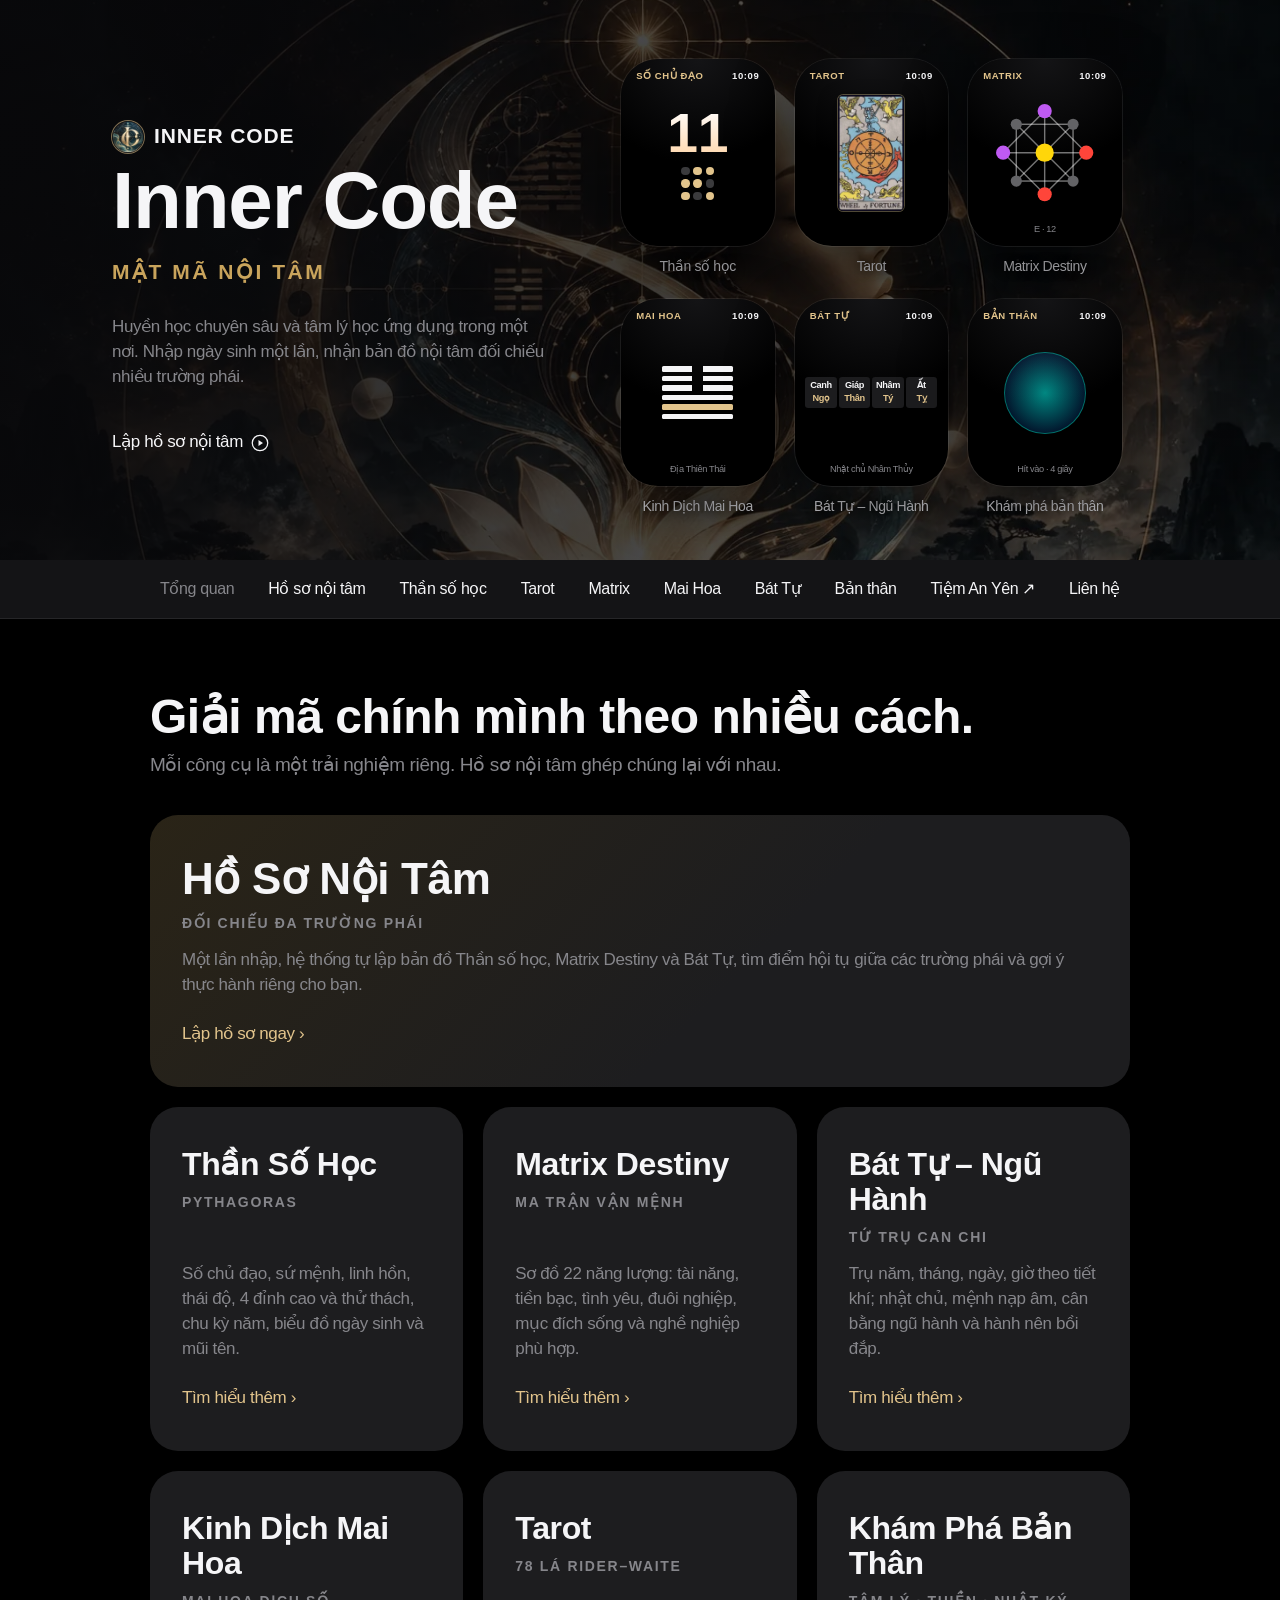
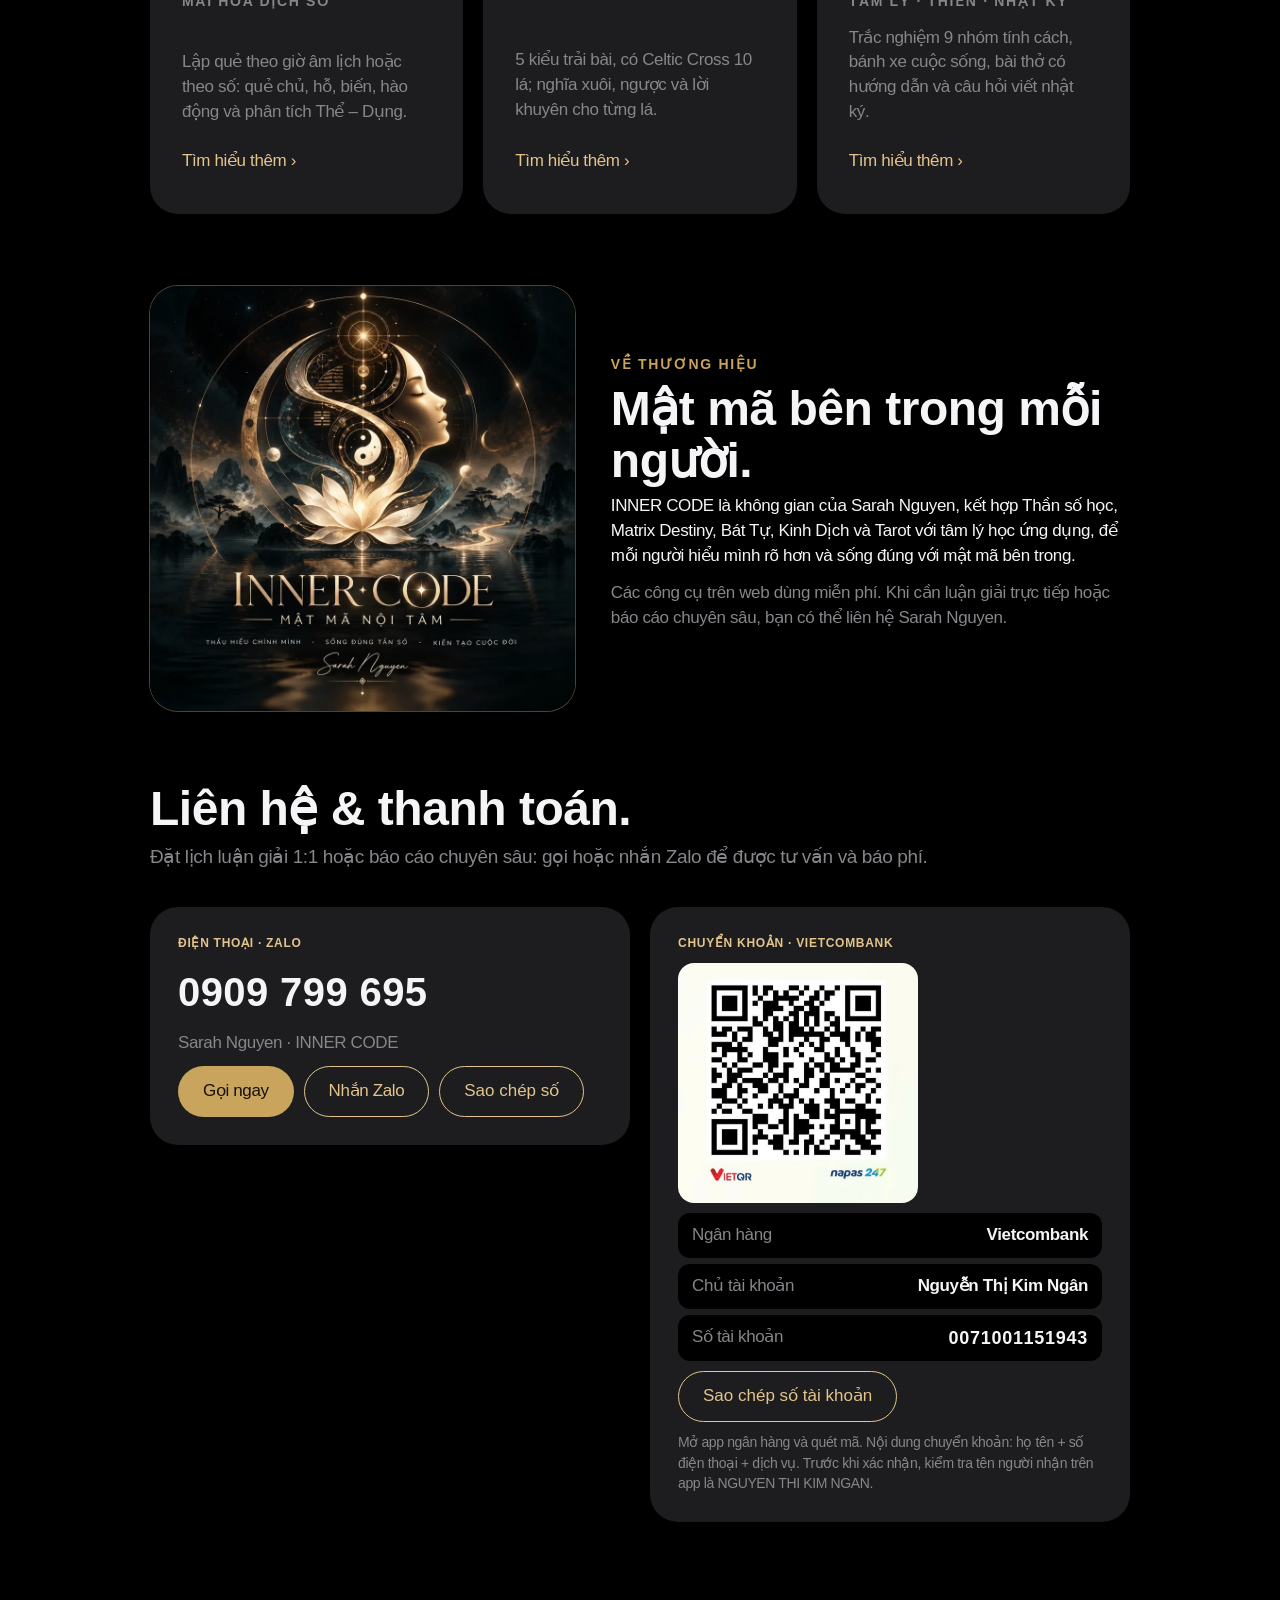
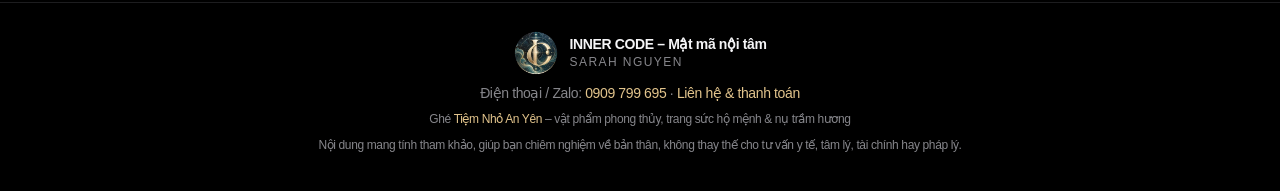
==== commit ebb138ae: "Tarot face: use the real Rider-Waite X Wheel of Fortune card Replace the CSS-drawn XVII Star card on" ====
--- a/index.html
+++ b/index.html
@@ -29,7 +29,7 @@
       </div>
       <div class="faces six">
         <figure class="face-item"><a class="face" href="numerology.html" aria-label="Mở Thần số học"><span class="face-label">SỐ CHỦ ĐẠO</span><span class="face-time">10:09</span><span class="s-big">11</span><div class="s-grid" aria-hidden="true"><i></i><i class="on"></i><i class="on"></i><i class="on"></i><i class="on"></i><i></i><i class="on"></i><i></i><i class="on"></i></div></a><figcaption>Thần số học</figcaption></figure>
-        <figure class="face-item"><a class="face" href="tarot.html" aria-label="Mở Tarot"><span class="face-label">TAROT</span><span class="face-time">10:09</span><div class="s-card" aria-hidden="true"><span>XVII</span><span class="s-star">✶</span><span>Ngôi Sao</span></div></a><figcaption>Tarot</figcaption></figure>
+        <figure class="face-item"><a class="face" href="tarot.html" aria-label="Mở Tarot"><span class="face-label">TAROT</span><span class="face-time">10:09</span><img class="s-card-img" src="assets/tarot-wheel-of-fortune.webp" alt="" width="300" height="527"></a><figcaption>Tarot</figcaption></figure>
         <figure class="face-item"><a class="face" href="matrix.html" aria-label="Mở Matrix Destiny"><span class="face-label">MATRIX</span><span class="face-time">10:09</span><svg class="s-matrix" viewBox="0 0 100 100" aria-hidden="true"><g fill="none" stroke="rgba(255,255,255,.45)" stroke-width="1.4"><rect x="22" y="22" width="56" height="56"/><polygon points="50,9 91,50 50,91 9,50"/><path d="M9 50H91M50 9V91M22 22 78 78M78 22 22 78"/></g><circle cx="50" cy="9" r="7" fill="#bf5af2"/><circle cx="9" cy="50" r="7" fill="#bf5af2"/><circle cx="91" cy="50" r="7" fill="#ff453a"/><circle cx="50" cy="91" r="7" fill="#ff453a"/><g fill="#636366"><circle cx="22" cy="22" r="5.5"/><circle cx="78" cy="22" r="5.5"/><circle cx="78" cy="78" r="5.5"/><circle cx="22" cy="78" r="5.5"/></g><circle cx="50" cy="50" r="9" fill="#ffd60a"/></svg><span class="face-foot">E · 12</span></a><figcaption>Matrix Destiny</figcaption></figure>
         <figure class="face-item"><a class="face" href="meihua.html" aria-label="Mở Kinh Dịch Mai Hoa"><span class="face-label">MAI HOA</span><span class="face-time">10:09</span><div class="s-hex" aria-hidden="true"><i class="yin"></i><i class="yin"></i><i class="yin"></i><i></i><i class="moving"></i><i></i></div><span class="face-foot">Địa Thiên Thái</span></a><figcaption>Kinh Dịch Mai Hoa</figcaption></figure>
         <figure class="face-item"><a class="face" href="bazi.html" aria-label="Mở Bát Tự – Ngũ Hành"><span class="face-label">BÁT TỰ</span><span class="face-time">10:09</span><div class="s-pillars" aria-hidden="true"><span>Canh<i>Ngọ</i></span><span>Giáp<i>Thân</i></span><span>Nhâm<i>Tý</i></span><span>Ất<i>Tỵ</i></span></div><span class="face-foot">Nhật chủ Nhâm Thủy</span></a><figcaption>Bát Tự – Ngũ Hành</figcaption></figure>
--- a/css/style.css
+++ b/css/style.css
@@ -169,6 +169,14 @@
   font-size: 0.72em;
 }
 .s-card .s-star { font-size: 2.4em; line-height: 1; }
+/* Real Rider–Waite card (X Wheel of Fortune) used as the Tarot face */
+.s-card-img {
+  height: 62%;
+  width: auto;
+  aspect-ratio: 300 / 527;
+  border-radius: 0.35em;
+  box-shadow: 0 0 0 1px rgba(226, 205, 151, 0.35), 0 6px 18px rgba(0, 0, 0, 0.6);
+}
 .s-matrix { width: 66%; height: auto; }
 .s-hex { display: grid; gap: 0.26em; width: 46%; }
 .s-hex i { height: 0.36em; border-radius: 0.1em; background: var(--text); }
